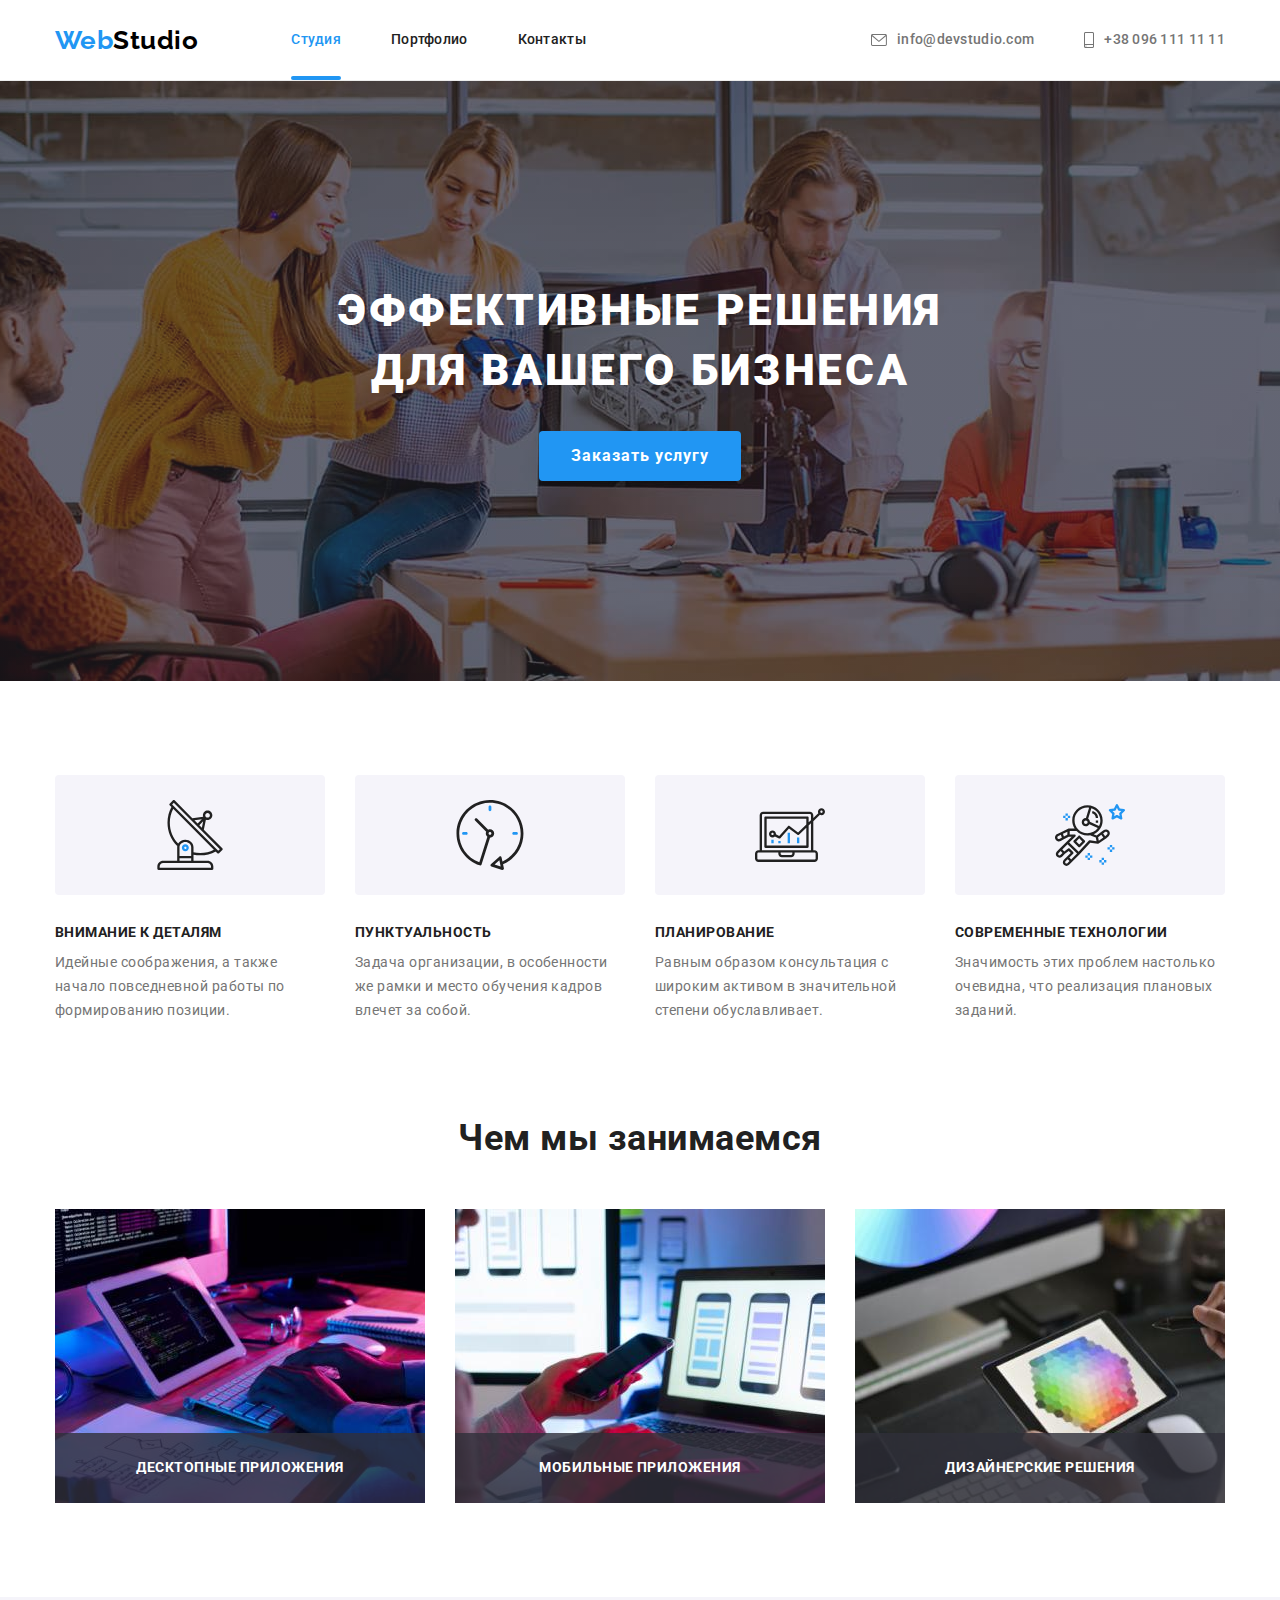
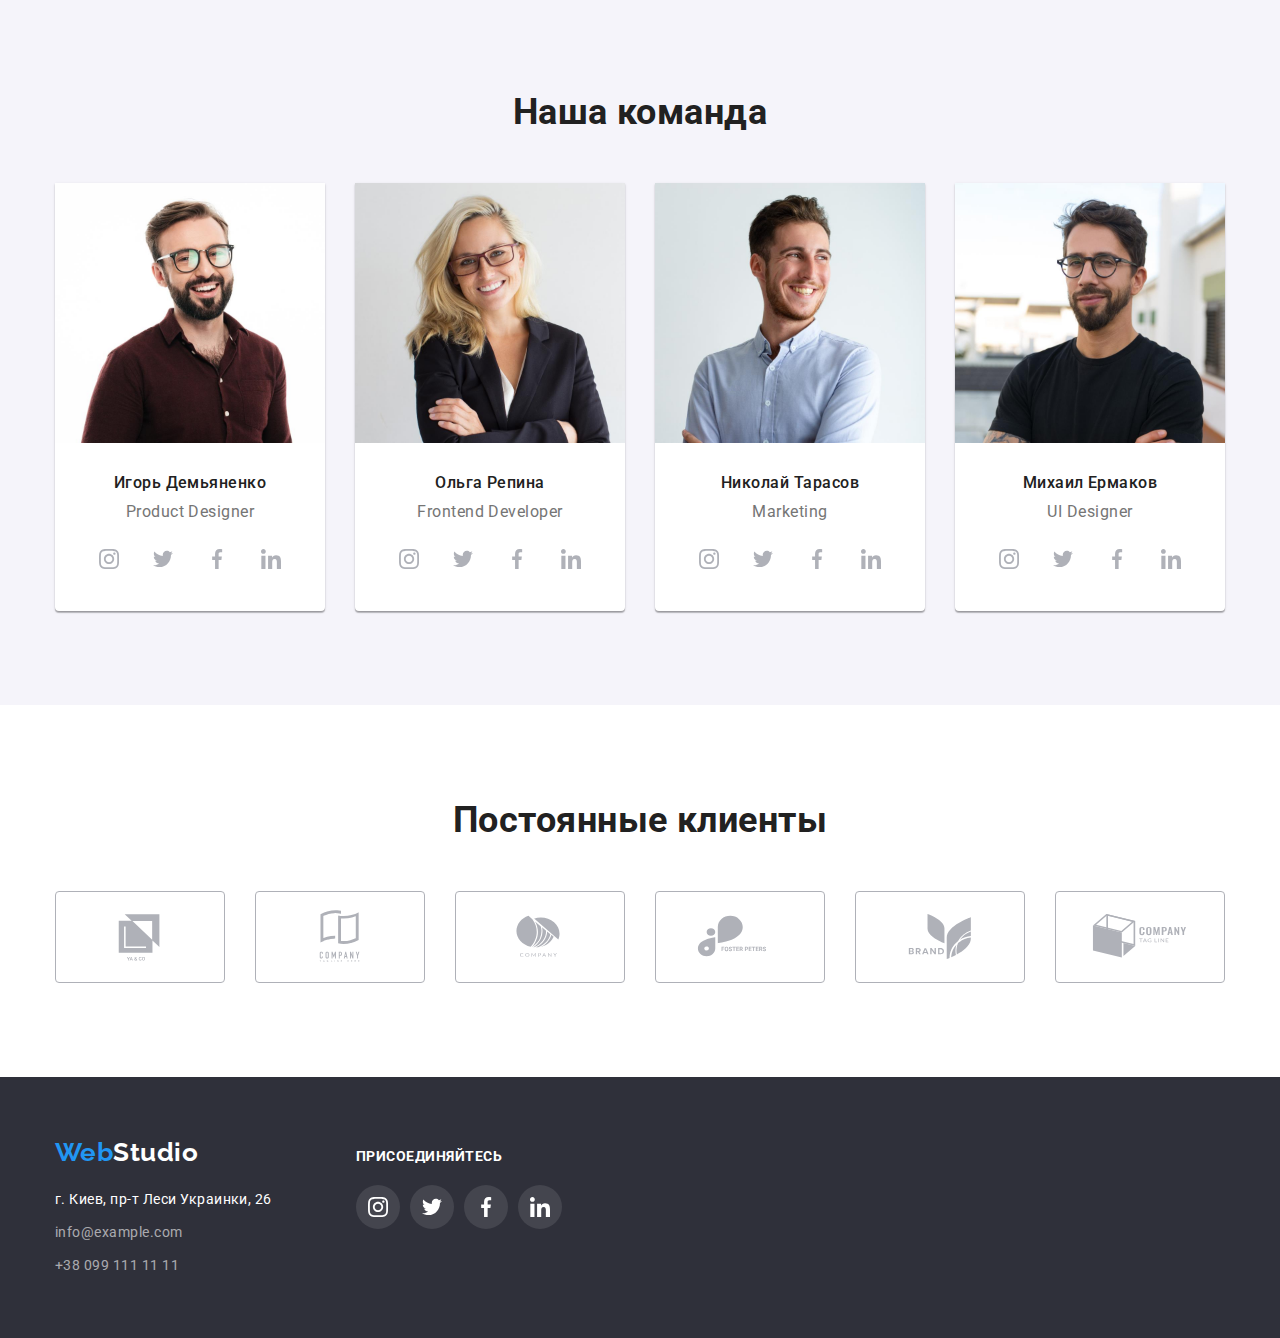
==== index.html @ 0a761961 "add hw5 files" ====
<!DOCTYPE html>
<html lang="ru">
  <head>
    <meta charset="UTF-8" />
    <meta http-equiv="X-UA-Compatible" content="IE=edge" />
    <meta name="viewport" content="width=device-width, initial-scale=1.0" />
    <title>Студия</title>
    <link rel="preconnect" href="https://fonts.googleapis.com" />
    <link rel="preconnect" href="https://fonts.gstatic.com" crossorigin />
    <link
      href="https://fonts.googleapis.com/css2?family=Raleway:wght@700&family=Roboto:wght@400;500;700;900&display=swap"
      rel="stylesheet"
    />
    <link
      rel="stylesheet"
      href="https://cdnjs.cloudflare.com/ajax/libs/modern-normalize/1.1.0/modern-normalize.min.css"
    />
    <link rel="stylesheet" href="./css/styles.css" />
  </head>

  <body>
    <!--Шапка -->
    <header class="page-header">
      <div class="container main-nav">
        <a href="./index.html" lang="en" class="logo">
          <span class="accent">Web</span>Studio</a
        >

        <nav>
          <ul class="menu-nav">
            <li class="item">
              <a href="./index.html" class="link current">Студия</a>
            </li>
            <li class="item">
              <a href="./portfolio.html" class="link">Портфолио</a>
            </li>
            <li class="item"><a href="" class="link">Контакты</a></li>
          </ul>
        </nav>

        <ul class="header-contacts">
          <li class="item">
            <a href="mailto:info@devstudio.com" class="link"
              ><svg class="mail-icon" width="16" height="12">
                <use href="./images/icons.svg#icon-envelope"></use>
              </svg>
              info@devstudio.com</a
            >
          </li>
          <li class="item">
            <a href="tel:+380961111111" class="link"
              ><svg class="mail-icon" width="10" height="16">
                <use href="./images/icons.svg#icon-smartphone"></use></svg
              >+38 096 111 11 11
            </a>
          </li>
        </ul>
      </div>
    </header>

    <!--Уникальная часть сайта-->
    <main>
      <section class="hero">
        <h1 class="hero-title">Эффективные решения для вашего бизнеса</h1>
        <button type="button" class="button primary" data-modal-open>
          Заказать услугу
        </button>
      </section>
      <section class="section">
        <div class="container">
          <h2 class="section-title visually-hidden">Особенности</h2>
          <ul class="features">
            <li class="item">
              <div class="features-item-bg">
                <svg class="features-item-icon">
                  <use href="./images/icons.svg#icon-antenna"></use>
                </svg>
              </div>
              <h3 class="title">Внимание к деталям</h3>
              <p class="text">
                Идейные соображения, а также начало повседневной работы по
                формированию позиции.
              </p>
            </li>
            <li class="item">
              <div class="features-item-bg">
                <svg class="features-item-icon">
                  <use href="./images/icons.svg#icon-clock"></use>
                </svg>
              </div>
              <h3 class="title">Пунктуальность</h3>
              <p class="text">
                Задача организации, в особенности же рамки и место обучения
                кадров влечет за собой.
              </p>
            </li>
            <li class="item">
              <div class="features-item-bg">
                <svg class="features-item-icon">
                  <use href="./images/icons.svg#icon-diagram"></use>
                </svg>
              </div>
              <h3 class="title">Планирование</h3>
              <p class="text">
                Равным образом консультация с широким активом в значительной
                степени обуславливает.
              </p>
            </li>
            <li class="item">
              <div class="features-item-bg">
                <svg class="features-item-icon">
                  <use href="./images/icons.svg#icon-astronaut"></use>
                </svg>
              </div>
              <h3 class="title">Современные технологии</h3>
              <p class="text">
                Значимость этих проблем настолько очевидна, что реализация
                плановых заданий.
              </p>
            </li>
          </ul>
        </div>
      </section>
      <section class="section our-work">
        <div class="container">
          <h2 class="section-title">Чем мы занимаемся</h2>
          <ul class="work">
            <li class="item">
              <img
                src="./images/coding.jpg"
                alt="Сотрудник набирает код"
                width="370"
              />
              <h3 class="work-item-title">Десктопные приложения</h3>
            </li>
            <li class="item">
              <img
                src="./images/smartphone.jpg"
                alt="Сотрудник разрабатывает мобильное приложение"
                width="370"
              />
              <h3 class="work-item-title">Мобильные приложения</h3>
            </li>
            <li class="item">
              <img
                src="./images/tablet.jpg"
                alt="Сотрудник работает с планшетом"
                width="370"
              />
              <h3 class="work-item-title">Дизайнерские решения</h3>
            </li>
          </ul>
        </div>
      </section>
      <section class="section our-team">
        <div class="container">
          <h2 class="section-title">Наша команда</h2>
          <ul class="team">
            <li class="item">
              <img
                src="./images/demyanenko.jpg"
                alt="Фото Игоря Демьяненко"
                width="270"
              />
              <div class="team-card">
                <h3 class="title">Игорь Демьяненко</h3>
                <p lang="en">Product Designer</p>
              </div>
              <ul class="social-list">
                <li class="social-item">
                  <a href="" class="social-link"
                    ><svg class="social-icon">
                      <use href="./images/icons.svg#icon-instagram"></use></svg
                  ></a>
                </li>
                <li class="social-item">
                  <a href="" class="social-link"
                    ><svg class="social-icon">
                      <use href="./images/icons.svg#icon-twitter"></use></svg
                  ></a>
                </li>
                <li class="social-item">
                  <a href="" class="social-link"
                    ><svg class="social-icon">
                      <use href="./images/icons.svg#icon-facebook"></use></svg
                  ></a>
                </li>
                <li class="social-item">
                  <a href="" class="social-link"
                    ><svg class="social-icon">
                      <use href="./images/icons.svg#icon-linkedin"></use></svg
                  ></a>
                </li>
              </ul>
            </li>
            <li class="item">
              <img
                src="./images/repina.jpg"
                alt="Фото Ольги Репиной"
                width="270"
              />
              <div class="team-card">
                <h3 class="title">Ольга Репина</h3>
                <p lang="en">Frontend Developer</p>
              </div>
              <ul class="social-list">
                <li class="social-item">
                  <a href="" class="social-link"
                    ><svg class="social-icon">
                      <use href="./images/icons.svg#icon-instagram"></use></svg
                  ></a>
                </li>
                <li class="social-item">
                  <a href="" class="social-link"
                    ><svg class="social-icon">
                      <use href="./images/icons.svg#icon-twitter"></use></svg
                  ></a>
                </li>
                <li class="social-item">
                  <a href="" class="social-link"
                    ><svg class="social-icon">
                      <use href="./images/icons.svg#icon-facebook"></use></svg
                  ></a>
                </li>
                <li class="social-item">
                  <a href="" class="social-link"
                    ><svg class="social-icon">
                      <use href="./images/icons.svg#icon-linkedin"></use></svg
                  ></a>
                </li>
              </ul>
            </li>
            <li class="item">
              <img
                src="./images/tarasov.jpg"
                alt="Фото Николая Тарасова"
                width="270"
              />
              <div class="team-card">
                <h3 class="title">Николай Тарасов</h3>
                <p lang="en">Marketing</p>
              </div>
              <ul class="social-list">
                <li class="social-item">
                  <a href="" class="social-link"
                    ><svg class="social-icon">
                      <use href="./images/icons.svg#icon-instagram"></use></svg
                  ></a>
                </li>
                <li class="social-item">
                  <a href="" class="social-link"
                    ><svg class="social-icon">
                      <use href="./images/icons.svg#icon-twitter"></use></svg
                  ></a>
                </li>
                <li class="social-item">
                  <a href="" class="social-link"
                    ><svg class="social-icon">
                      <use href="./images/icons.svg#icon-facebook"></use></svg
                  ></a>
                </li>
                <li class="social-item">
                  <a href="" class="social-link"
                    ><svg class="social-icon">
                      <use href="./images/icons.svg#icon-linkedin"></use></svg
                  ></a>
                </li>
              </ul>
            </li>
            <li class="item">
              <img
                src="./images/yermakov.jpg"
                alt="Фото Михаила Ермакова"
                width="270"
              />
              <div class="team-card">
                <h3 class="title">Михаил Ермаков</h3>
                <p lang="en">UI Designer</p>
              </div>
              <ul class="social-list">
                <li class="social-item">
                  <a href="" class="social-link"
                    ><svg class="social-icon">
                      <use href="./images/icons.svg#icon-instagram"></use></svg
                  ></a>
                </li>
                <li class="social-item">
                  <a href="" class="social-link"
                    ><svg class="social-icon">
                      <use href="./images/icons.svg#icon-twitter"></use></svg
                  ></a>
                </li>
                <li class="social-item">
                  <a href="" class="social-link"
                    ><svg class="social-icon">
                      <use href="./images/icons.svg#icon-facebook"></use></svg
                  ></a>
                </li>
                <li class="social-item">
                  <a href="" class="social-link"
                    ><svg class="social-icon">
                      <use href="./images/icons.svg#icon-linkedin"></use></svg
                  ></a>
                </li>
              </ul>
            </li>
          </ul>
        </div>
      </section>
      <section class="section clients">
        <div class="container">
          <h2 class="section-title">Постоянные клиенты</h2>
          <ul class="clients-list">
            <li class="clients-item">
              <a href="" class="clients-link"
                ><svg class="clients-icon">
                  <use href="./images/icons.svg#icon-ya-co"></use></svg
              ></a>
            </li>
            <li class="clients-item">
              <a href="" class="clients-link"
                ><svg class="clients-icon">
                  <use href="./images/icons.svg#icon-tagline-here"></use></svg
              ></a>
            </li>
            <li class="clients-item">
              <a href="" class="clients-link"
                ><svg class="clients-icon">
                  <use href="./images/icons.svg#icon-company"></use></svg
              ></a>
            </li>
            <li class="clients-item">
              <a href="" class="clients-link"
                ><svg class="clients-icon">
                  <use href="./images/icons.svg#icon-foster-peters"></use></svg
              ></a>
            </li>
            <li class="clients-item">
              <a href="" class="clients-link"
                ><svg class="clients-icon">
                  <use href="./images/icons.svg#icon-brand"></use></svg
              ></a>
            </li>
            <li class="clients-item">
              <a href="" class="clients-link"
                ><svg class="clients-icon">
                  <use href="./images/icons.svg#icon-tag-line"></use></svg
              ></a>
            </li>
          </ul>
        </div>
      </section>
    </main>

    <!--Подвал-->
    <footer class="footer">
      <div class="container footer-container">
        <div class="footer-contacts">
          <a href="./index.html" lang="en" class="logo">
            <span class="accent">Web</span>Studio</a
          >
          <address class="address">
            <ul>
              <li class="item">
                <a
                  href="https://goo.gl/maps/eB3fRAmNxH7wxSkm9"
                  target="_blank"
                  rel="norefferer noopener"
                  class="address-link link"
                  >г. Киев, пр-т Леси Украинки, 26</a
                >
              </li>
              <li class="item">
                <a href="mailto:info@example.com" class="address-contacts link"
                  >info@example.com</a
                >
              </li>
              <li class="item">
                <a href="tel:+380991111111" class="address-contacts link"
                  >+38 099 111 11 11</a
                >
              </li>
            </ul>
          </address>
        </div>
        <div class="footer-social">
          <p class="social-text">присоединяйтесь</p>
          <ul class="footer-social-list social-list">
            <li class="social-item">
              <a href="" class="social-link"
                ><svg class="social-icon">
                  <use href="./images/icons.svg#icon-instagram"></use></svg
              ></a>
            </li>
            <li class="social-item">
              <a href="" class="social-link"
                ><svg class="social-icon">
                  <use href="./images/icons.svg#icon-twitter"></use></svg
              ></a>
            </li>
            <li class="social-item">
              <a href="" class="social-link"
                ><svg class="social-icon">
                  <use href="./images/icons.svg#icon-facebook"></use></svg
              ></a>
            </li>
            <li class="social-item">
              <a href="" class="social-link"
                ><svg class="social-icon">
                  <use href="./images/icons.svg#icon-linkedin"></use></svg
              ></a>
            </li>
          </ul>
        </div>
      </div>
    </footer>
    <div class="backdrop is-hidden" data-modal>
      <div class="modal">
        <button type="button" class="button close" data-modal-close>
          <svg class="close-modal-icon" width="18" height="18">
            <use href="./images/icons.svg#icon-close"></use>
          </svg>
        </button>
      </div>
    </div>
    <script src="./js/modal.js"></script>
  </body>
</html>
---- css/styles.css ----
:root {
  --primary-text-color: #757575;
  --title-text-color: #212121;
  --logo-color: #000000;
  --accent-color: #2196f3;
  --primary-btn-accent: #188ce8;
  --primary-white-color: #ffffff;
  --header-border-color: #ececec;
  --portfolio-border-color: #eeeeee;
  --hero-bg-color: #c4c4c4;
  --bright-bg-color: #f5f4fa;
  --primary-icon-color: #afb1b8;
  --footer-bg-color: #2f303a;
  --footer-contacts-text: rgba(255, 255, 255, 0.6);
  --footer-icon-bg: rgba(255, 255, 255, 0.1);
}
body {
  background-color: var(--primary-white-color);

  color: var(--primary-text-color);
  font-family: 'Roboto', sans-serif;
  letter-spacing: 0.03em;
}
.accent {
  color: var(--accent-color);
}
.link {
  text-decoration: none;
}
ul {
  padding: 0;
  margin: 0;

  list-style: none;
}
img {
  display: block;
}
/* мой личный reset */
h1,
h2,
h3,
h4,
h5,
h6,
p {
  margin-top: 0;
  margin-bottom: 0;
}
.visually-hidden {
  position: absolute;
  white-space: nowrap;
  width: 1px;
  height: 1px;
  overflow: hidden;
  border: 0;
  padding: 0;
  clip: rect(0 0 0 0);
  clip-path: inset(50%);
  margin: -1px;
}

/* section */
.section {
  padding-top: 94px;
  padding-bottom: 94px;
}
.section-title {
  margin-bottom: 50px;

  color: var(--title-text-color);
  font-size: 36px;
  line-height: 1.17;
}

/* button или btn */
.button {
  border: none;
  /* border: transparent; (прозрачная)*/
  border-radius: 4px;

  text-decoration: none;
  cursor: pointer;
}

/* container */
.container {
  width: 1200px;
  padding-left: 15px;
  padding-right: 15px;
  margin-left: auto;
  margin-right: auto;
}

/* шапка */
.page-header {
  border-bottom: 1px solid var(--header-border-color);
}
/* main nav */
.main-nav {
  display: flex;
  align-items: center;
}
/* logo */
.logo {
  color: var(--logo-color);
  font-family: 'Raleway', sans-serif;
  font-weight: 700;
  font-size: 26px;
  line-height: 1.19;
  text-decoration: none;
}
.page-header .logo {
  margin-right: 93px;
}

/* menu nav */
.menu-nav {
  display: flex;
}
.menu-nav .item + .item {
  margin-left: 50px;
}
.menu-nav .item {
  position: relative;
}
.menu-nav .link {
  display: block;
  padding-top: 32px;
  padding-bottom: 32px;

  color: var(--title-text-color);
  font-weight: 500;
  font-size: 14px;
  line-height: 1.14;
  letter-spacing: 0.02em;

  transition: color 250ms cubic-bezier(0.4, 0, 0.2, 1);
}
.menu-nav .link.current {
  color: var(--accent-color);
}
.link.current::after {
  position: absolute;
  bottom: 0;

  content: '';
  display: block;
  width: 100%;
  height: 4px;
  background-color: var(--accent-color);
  border-radius: 2px;
}
.menu-nav .link:hover,
.menu-nav .link:focus {
  color: var(--accent-color);
}
/* contacts */
.header-contacts {
  display: flex;
  margin-left: auto;
}
.header-contacts .item + .item {
  margin-left: 50px;
}

.header-contacts .link {
  display: flex;
  align-items: center;

  /* расширяет поле ховера */
  padding-top: 32px;
  padding-bottom: 32px;

  color: var(--primary-text-color);
  font-weight: 500;
  font-size: 14px;
  line-height: 1.14;
  letter-spacing: 0.02em;

  transition: color 250ms cubic-bezier(0.4, 0, 0.2, 1);
}
.header-contacts .link:hover,
.header-contacts .link:focus {
  color: var(--accent-color);
}
.mail-icon {
  margin-right: 10px;
  fill: currentColor;
}

/* Ситили для index.html */
/* hero */
.hero {
  text-align: center;
  padding-top: 200px;
  padding-bottom: 200px;
  background-color: var(--hero-bg-color);

  /* фон-картинка */
  max-width: 1600px;
  min-height: 600px;
  margin-left: auto;
  margin-right: auto;
  background-image: linear-gradient(
      rgba(47, 48, 58, 0.4),
      rgba(47, 48, 58, 0.4)
    ),
    url(../images/web-studio.jpg);
  background-repeat: no-repeat;
  background-position: center;
  background-size: cover;
}
.hero-title {
  width: 696px;
  margin-left: auto;
  margin-right: auto;
  margin-bottom: 30px;

  color: var(--primary-white-color);
  font-weight: 900;
  font-size: 44px;
  line-height: 1.36;
  letter-spacing: 0.06em;
  text-transform: uppercase;
}
.button.primary {
  background-color: var(--accent-color);
  padding-top: 10px;
  padding-bottom: 10px;
  padding-left: 32px;
  padding-right: 32px;
  box-shadow: 0px 4px 4px rgba(0, 0, 0, 0.15);
  min-width: 200px;

  color: var(--primary-white-color);
  font-weight: 700;
  font-size: 16px;
  line-height: 1.87;
  letter-spacing: 0.06em;

  transition: background-color 250ms cubic-bezier(0.4, 0, 0.2, 1);
}
.button.primary:hover,
.button.primary:focus {
  background-color: var(--primary-btn-accent);
}
/* features */
.features {
  display: flex;
}
.features .item {
  flex-basis: calc((100% - 30px * 3) / 4);
}

.features .item + .item {
  margin-left: 30px;
}
.features-item-bg {
  height: 120px;
  background: var(--bright-bg-color);
  border-radius: 4px;
  display: flex;
  justify-content: center;
  align-items: center;
  margin-bottom: 30px;
}
.features-item-icon {
  width: 70px;
  height: 70px;
}

.features .title {
  margin-bottom: 10px;

  color: var(--title-text-color);
  font-size: 14px;
  line-height: 1.14;
  text-transform: uppercase;
}
.features .text {
  font-size: 14px;
  line-height: 1.71;
}
/* our-work */
.our-work {
  text-align: center;
  padding-top: 0;
}
.work {
  display: flex;
}
.work .item + .item {
  margin-left: 30px;
}
.work .item {
  position: relative;
}
.work-item-title {
  position: absolute;
  bottom: 0;
  padding-top: 27px;
  padding-bottom: 27px;

  width: 100%;
  min-height: 70px;

  background-color: rgba(47, 48, 58, 0.8);
  font-weight: 700;
  font-size: 14px;
  line-height: 1.14;
  text-transform: uppercase;
  color: var(--primary-white-color);
}
/* our-team */
.our-team {
  text-align: center;
  background-color: var(--bright-bg-color);

  font-size: 16px;
  line-height: 1.19;
}
.team {
  display: flex;
}
.team .item {
  background: var(--primary-white-color);
  box-shadow: 0px 1px 3px rgba(0, 0, 0, 0.12), 0px 1px 1px rgba(0, 0, 0, 0.14),
    0px 2px 1px rgba(0, 0, 0, 0.2);
  border-radius: 0px 0px 4px 4px;
  padding-bottom: 30px;
}
.team .item + .item {
  margin-left: 30px;
}
.team-card {
  padding-top: 30px;
  padding-bottom: 16px;
}
.team .title {
  margin-bottom: 10px;

  color: var(--title-text-color);
  font-weight: 500;
  font-size: 16px;
}
/* ? .team-social {} */
.social-list {
  display: flex;
  justify-content: center;
}
.social-item {
  width: 44px;
  height: 44px;
  margin-right: 10px;
}
.social-item:last-child {
  margin-right: 0;
}
.social-link {
  width: 100%;
  height: 100%;
  background-color: var(--primary-white-color);
  border-radius: 50%;
  display: flex;
  justify-content: center;
  align-items: center;

  transition: background-color 250ms cubic-bezier(0.4, 0, 0.2, 1);
}
.social-link:hover,
.social-link:focus {
  background-color: var(--accent-color);
}

.social-icon {
  width: 20px;
  height: 20px;
  fill: var(--primary-icon-color);

  transition: fill 250ms cubic-bezier(0.4, 0, 0.2, 1);
}
.social-link:hover .social-icon,
.social-link:focus .social-icon {
  fill: var(--primary-white-color);
}
/* clients */
.clients {
  text-align: center;
}
.clients-list {
  display: flex;
  justify-content: center;
}
.clients-item {
  width: 170px;
  height: 92px;
  margin-right: 30px;
}
.clients-item:last-child {
  margin-right: 0;
}
.clients-link {
  width: 100%;
  height: 100%;
  background-color: var(--primary-white-color);
  border: 1px solid var(--primary-icon-color);
  border-radius: 4px;

  display: flex;
  justify-content: center;
  align-items: center;

  transition: border 250ms cubic-bezier(0.4, 0, 0.2, 1);
}
.clients-link:hover,
.clients-link:focus {
  border: 1px solid var(--accent-color);
}
.clients-icon {
  width: 106px;
  height: 60px;
  fill: var(--primary-icon-color);

  transition: fill 250ms cubic-bezier(0.4, 0, 0.2, 1);
}
.clients-link:hover .clients-icon,
.clients-link:focus .clients-icon {
  fill: var(--accent-color);
}

/* Стили для portfolio.html */
/* filters */
.filters {
  display: flex;
  justify-content: center;
  margin-bottom: 50px;
}
.filters .item + .item {
  margin-left: 8px;
}
/* .filters .item:not(:last-child) {
  margin-right: 8px;
}  аналог*/
.button.secondary {
  background-color: var(--bright-bg-color);
  padding-top: 6px;
  padding-bottom: 6px;
  padding-left: 22px;
  padding-right: 22px;

  color: var(--title-text-color);
  font-weight: 500;
  font-size: 16px;
  line-height: 1.62;

  transition: background-color 250ms cubic-bezier(0.4, 0, 0.2, 1),
    box-shadow 250ms cubic-bezier(0.4, 0, 0.2, 1);
}
.button.secondary:hover,
.button.secondary:focus {
  background-color: var(--accent-color);
  box-shadow: 0px 3px 1px rgba(0, 0, 0, 0.1), 0px 1px 2px rgba(0, 0, 0, 0.08),
    0px 2px 2px rgba(0, 0, 0, 0.12);

  color: var(--primary-white-color);
}
/* portfolio */
.portfolio {
  display: flex;
  flex-wrap: wrap;
}
.portfolio .item {
  flex-basis: calc((100% - 2 * 30px) / 3);
  margin-right: 30px;
  margin-bottom: 30px;

  transition: box-shadow 250ms cubic-bezier(0.4, 0, 0.2, 1);
}
.portfolio .link {
  display: block;
}
.portfolio .link:hover {
  box-shadow: 0px 1px 1px rgba(0, 0, 0, 0.12), 0px 4px 4px rgba(0, 0, 0, 0.06),
    1px 4px 6px rgba(0, 0, 0, 0.16);
}
.portfolio .item:nth-child(3n) {
  margin-right: 0;
}
.portfolio .item:nth-last-child(-n + 3) {
  margin-bottom: 0;
}
.portfolio-overlay {
  position: relative;
  overflow: hidden;
}
.portfolio-overlay-text {
  position: absolute;
  top: 0;
  left: 0;
  transform: translateY(100%);

  height: 100%;
  padding-top: 63px;
  padding-right: 24px;
  padding-bottom: 63px;
  padding-left: 24px;

  background-color: rgba(33, 150, 243, 0.9);
  font-size: 18px;
  line-height: 1.56;
  color: var(--primary-white-color);

  transition: transform 250ms cubic-bezier(0.4, 0, 0.2, 1);
}
.portfolio .link:hover .portfolio-overlay-text {
  transform: translateY(0);
}
.portfolio-card {
  padding-top: 20px;
  padding-right: 24px;
  padding-bottom: 20px;
  padding-left: 24px;
  border-right: 1px solid var(--portfolio-border-color);
  border-bottom: 1px solid var(--portfolio-border-color);
  border-left: 1px solid var(--portfolio-border-color);
}
.portfolio .title {
  margin-bottom: 4px;

  color: var(--title-text-color);
  font-size: 18px;
  line-height: 2;
  letter-spacing: 0.06em;
}
.portfolio .text {
  color: var(--primary-text-color);
  font-size: 16px;
  line-height: 1.87;
}

/* footer */
.footer {
  background-color: var(--footer-bg-color);
  padding-top: 60px;
  padding-bottom: 60px;
}
.footer-container {
  display: flex;
  align-items: baseline;
}
.footer .logo {
  color: var(--primary-white-color);
}

.address {
  margin-top: 20px;
  width: 231px;

  font-style: normal;
  font-size: 14px;
  line-height: 1.71;
}
.address .item + .item {
  margin-top: 9px;
}
.address-link {
  /* display: block; */
  color: var(--primary-white-color);

  transition: color 250ms cubic-bezier(0.4, 0, 0.2, 1);
}
.address-contacts {
  display: inline-block;

  color: var(--footer-contacts-text);

  transition: color 250ms cubic-bezier(0.4, 0, 0.2, 1);
}
.address-link:hover,
.address-link:focus,
.address-contacts:hover,
.address-contacts:focus {
  color: var(--accent-color);
}
.footer-social {
  margin-left: 70px;
  width: 206px;
}
.social-text {
  margin-bottom: 20px;

  font-weight: 700;
  font-size: 14px;
  line-height: 1.14;
  text-transform: uppercase;
  color: #ffffff;
}
.footer-social-list .social-link {
  background-color: var(--footer-icon-bg);
}
.footer-social-list .social-icon {
  fill: var(--primary-white-color);
}
.footer-social-list .social-link:hover,
.footer-social-list .social-link:focus {
  background-color: var(--accent-color);
}

/* modal */
.backdrop {
  position: fixed;
  top: 0;
  /* left: 0; */
  transition: opacity 777ms cubic-bezier(0.57, 0.33, 0, 0.64);

  width: 100vw;
  height: 100vh;

  background-color: rgba(0, 0, 0, 0.2);
}
.backdrop.is-hidden {
  visibility: hidden;
  opacity: 0;
  pointer-events: none;
}
/* scale opacity */
.modal {
  position: absolute;
  top: 50%;
  left: 50%;
  transform: translate(-50%, -50%);

  min-width: 528px;
  min-height: 581px;

  background-color: var(--primary-white-color);
  box-shadow: 0px 1px 3px rgba(0, 0, 0, 0.12), 0px 1px 1px rgba(0, 0, 0, 0.14),
    0px 2px 1px rgba(0, 0, 0, 0.2);
  border-radius: 4px;
}

.button.close {
  position: absolute;
  top: 8px;
  right: 8px;

  display: flex;
  justify-content: center;
  align-items: center;
  width: 30px;
  height: 30px;

  background-color: var(--primary-white-color);
  border: 1px solid rgba(0, 0, 0, 0.1);
  border-radius: 50%;
  box-sizing: border-box;
}
.close-modal-icon {
  fill: var(--logo-color);
}
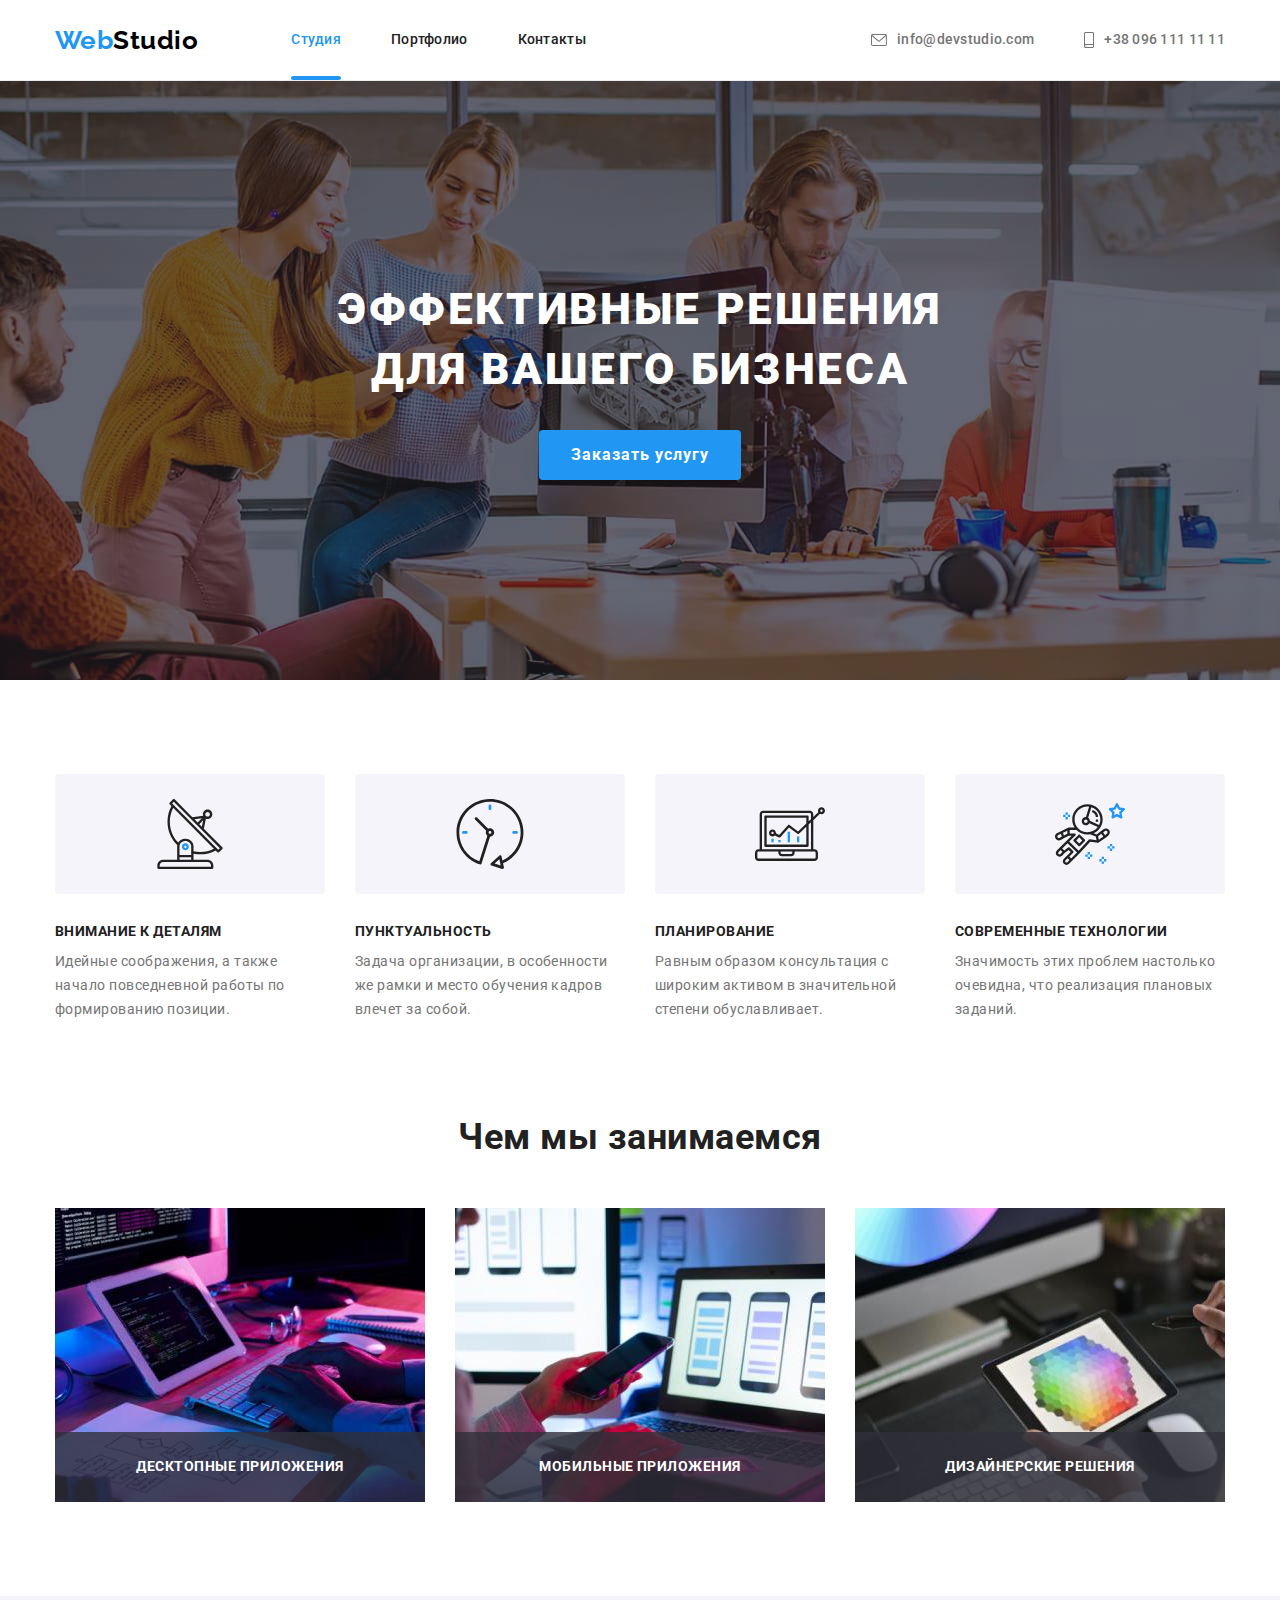
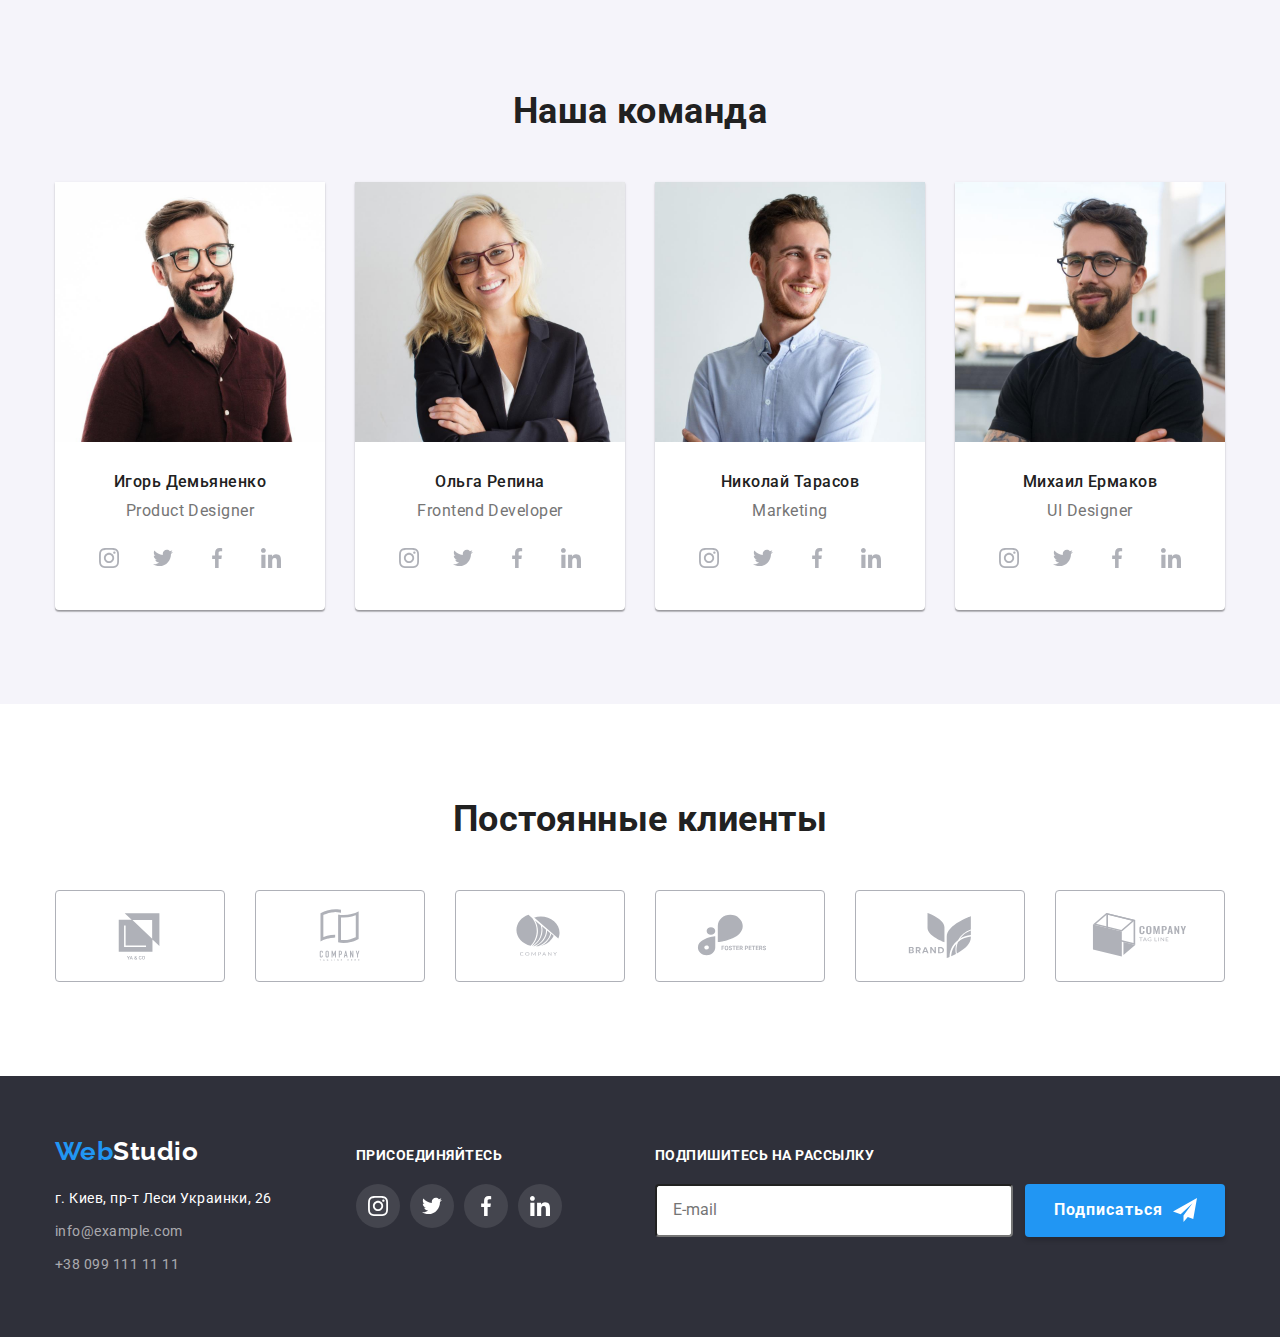
==== commit f4d575ce: "add inputs" ====
--- a/index.html
+++ b/index.html
@@ -355,6 +355,7 @@
     <!--Подвал-->
     <footer class="footer">
       <div class="container footer-container">
+        <!-- нужен ли? footer-contacts -->
         <div class="footer-contacts">
           <a href="./index.html" lang="en" class="logo">
             <span class="accent">Web</span>Studio</a
@@ -412,8 +413,27 @@
             </li>
           </ul>
         </div>
+        <div class="email-input">
+          <p class="email-text">Подпишитесь на рассылку</p>
+          <form class="email-form">
+            <input
+              type="email"
+              name="e-mail"
+              id=""
+              class="e-mail"
+              placeholder="E-mail"
+            />
+            <button type="submit" class="button submit">
+              Подписаться<svg class="send-icon">
+                <use href="./images/icons.svg#icon-send"></use>
+              </svg>
+            </button>
+          </form>
+        </div>
       </div>
     </footer>
+
+    <!-- модалка -->
     <div class="backdrop is-hidden" data-modal>
       <div class="modal">
         <button type="button" class="button close" data-modal-close>
@@ -421,6 +441,46 @@
             <use href="./images/icons.svg#icon-close"></use>
           </svg>
         </button>
+        <form class="modal-form">
+          <p class="modal-text">Оставьте свои данные, мы вам перезвоним</p>
+          <div class="form-field">
+            <label for="name">Имя</label>
+            <input
+              type="text"
+              name="name"
+              id="name"
+              placeholder="icon-person"
+            />
+          </div>
+          <div class="form-field">
+            <label for="phone">Телефон</label>
+            <input
+              type="text"
+              name="phone"
+              id="phone"
+              placeholder="icon-phone"
+            />
+          </div>
+          <div class="form-field">
+            <label for="email">Почта</label>
+            <input
+              type="text"
+              name="email"
+              id="email"
+              placeholder="icon-email"
+            />
+          </div>
+          <div class="form-field">
+            <label for="comment">Комментарий</label>
+            <textarea
+              name="comment"
+              id="comment"
+              placeholder="Введите текст"
+              cols="30"
+              rows="10"
+            ></textarea>
+          </div>
+        </form>
       </div>
     </div>
     <script src="./js/modal.js"></script>
--- a/css/styles.css
+++ b/css/styles.css
@@ -13,8 +13,12 @@
   --footer-bg-color: #2f303a;
   --footer-contacts-text: rgba(255, 255, 255, 0.6);
   --footer-icon-bg: rgba(255, 255, 255, 0.1);
+  /* --timing-function: cubic-bezier(0.4, 0, 0.2, 1);
+  --duration: 250ms;  МОЖНО задавать для анимации*/
 }
 body {
+  padding-top: 80px;
+
   background-color: var(--primary-white-color);
 
   color: var(--primary-text-color);
@@ -94,6 +98,14 @@
 
 /* шапка */
 .page-header {
+  position: fixed;
+  top: 0;
+  left: 0;
+  z-index: 1;
+
+  width: 100%;
+
+  background-color: var(--primary-white-color);
   border-bottom: 1px solid var(--header-border-color);
 }
 /* main nav */
@@ -113,7 +125,6 @@
 .page-header .logo {
   margin-right: 93px;
 }
-
 /* menu nav */
 .menu-nav {
   display: flex;
@@ -121,10 +132,8 @@
 .menu-nav .item + .item {
   margin-left: 50px;
 }
-.menu-nav .item {
+.menu-nav .link {
   position: relative;
-}
-.menu-nav .link {
   display: block;
   padding-top: 32px;
   padding-bottom: 32px;
@@ -163,7 +172,6 @@
 .header-contacts .item + .item {
   margin-left: 50px;
 }
-
 .header-contacts .link {
   display: flex;
   align-items: center;
@@ -190,7 +198,7 @@
 }
 
 /* Ситили для index.html */
-/* hero */
+/** hero */
 .hero {
   text-align: center;
   padding-top: 200px;
@@ -430,7 +438,7 @@
 }
 
 /* Стили для portfolio.html */
-/* filters */
+/** filters */
 .filters {
   display: flex;
   justify-content: center;
@@ -465,7 +473,7 @@
 
   color: var(--primary-white-color);
 }
-/* portfolio */
+/** portfolio */
 .portfolio {
   display: flex;
   flex-wrap: wrap;
@@ -480,7 +488,8 @@
 .portfolio .link {
   display: block;
 }
-.portfolio .link:hover {
+.portfolio .link:hover,
+.portfolio .link:focus {
   box-shadow: 0px 1px 1px rgba(0, 0, 0, 0.12), 0px 4px 4px rgba(0, 0, 0, 0.06),
     1px 4px 6px rgba(0, 0, 0, 0.16);
 }
@@ -513,7 +522,8 @@
 
   transition: transform 250ms cubic-bezier(0.4, 0, 0.2, 1);
 }
-.portfolio .link:hover .portfolio-overlay-text {
+.portfolio .link:hover .portfolio-overlay-text,
+.portfolio .link:focus .portfolio-overlay-text {
   transform: translateY(0);
 }
 .portfolio-card {
@@ -539,7 +549,7 @@
   line-height: 1.87;
 }
 
-/* footer */
+/** footer */
 .footer {
   background-color: var(--footer-bg-color);
   padding-top: 60px;
@@ -552,7 +562,6 @@
 .footer .logo {
   color: var(--primary-white-color);
 }
-
 .address {
   margin-top: 20px;
   width: 231px;
@@ -565,7 +574,6 @@
   margin-top: 9px;
 }
 .address-link {
-  /* display: block; */
   color: var(--primary-white-color);
 
   transition: color 250ms cubic-bezier(0.4, 0, 0.2, 1);
@@ -587,14 +595,15 @@
   margin-left: 70px;
   width: 206px;
 }
-.social-text {
+.social-text,
+.email-text {
   margin-bottom: 20px;
 
   font-weight: 700;
   font-size: 14px;
   line-height: 1.14;
   text-transform: uppercase;
-  color: #ffffff;
+  color: var(--primary-white-color);
 }
 .footer-social-list .social-link {
   background-color: var(--footer-icon-bg);
@@ -606,13 +615,66 @@
 .footer-social-list .social-link:focus {
   background-color: var(--accent-color);
 }
-
-/* modal */
+.email-input {
+  margin-left: auto;
+  width: 570px;
+}
+.email-form {
+  display: flex;
+}
+.e-mail {
+  /* border: 1px solid rgba(255, 255, 255, 0.3); */
+  /* filter: drop-shadow(0px 4px 4px rgba(0, 0, 0, 0.15)); */
+  width: 358px;
+  padding-top: 15px;
+  padding-bottom: 15px;
+  padding-left: 16px;
+  margin-right: 12px;
+  border-radius: 4px;
+}
+.e-mail::placeholder {
+  font-size: 16px;
+  line-height: 1.25;
+  /* display: flex;
+  align-items: center; */
+  /* color: var(--footer-contacts-text); */
+}
+.button.submit {
+  display: flex;
+  align-items: center;
+  text-align: center;
+
+  padding-top: 10px;
+  padding-right: 28px;
+  padding-bottom: 10px;
+  padding-left: 29px;
+  background-color: var(--accent-color);
+  box-shadow: 0px 4px 4px rgba(0, 0, 0, 0.15);
+
+  font-weight: 700;
+  font-size: 16px;
+  line-height: 1.87;
+  letter-spacing: 0.06em;
+
+  color: var(--primary-white-color);
+}
+.send-icon {
+  margin-left: 10px;
+
+  width: 24px;
+  height: 24px;
+
+  fill: currentColor;
+}
+
+/** modal */
 .backdrop {
   position: fixed;
   top: 0;
-  /* left: 0; */
-  transition: opacity 777ms cubic-bezier(0.57, 0.33, 0, 0.64);
+  left: 0;
+  z-index: 3;
+  opacity: 1;
+  transition: opacity 222ms cubic-bezier(0.57, 0.33, 0, 0.64);
 
   width: 100vw;
   height: 100vh;
@@ -620,26 +682,70 @@
   background-color: rgba(0, 0, 0, 0.2);
 }
 .backdrop.is-hidden {
-  visibility: hidden;
+  /* visibility: hidden; */
   opacity: 0;
   pointer-events: none;
 }
-/* scale opacity */
 .modal {
   position: absolute;
   top: 50%;
   left: 50%;
-  transform: translate(-50%, -50%);
+  transform: translate(-50%, -50%) scale(1);
+  transition: transform 222ms cubic-bezier(0.57, 0.33, 0, 0.64);
 
   min-width: 528px;
   min-height: 581px;
+  padding-top: 40px;
+  padding-right: 40px;
+  padding-bottom: 40px;
+  padding-left: 40px;
 
   background-color: var(--primary-white-color);
   box-shadow: 0px 1px 3px rgba(0, 0, 0, 0.12), 0px 1px 1px rgba(0, 0, 0, 0.14),
     0px 2px 1px rgba(0, 0, 0, 0.2);
   border-radius: 4px;
 }
-
+.modal-text {
+  margin-bottom: 12px;
+
+  font-weight: 700;
+  font-size: 20px;
+  line-height: 1.15;
+  text-align: center;
+  color: var(--title-text-color);
+}
+.form-field {
+  display: flex;
+  flex-direction: column;
+  margin-bottom: 10px;
+}
+.form-field label {
+  margin-bottom: 4px;
+
+  font-size: 12px;
+  line-height: 1.17;
+  letter-spacing: 0.01em;
+}
+.form-field input {
+  padding-top: 11px;
+  padding-right: auto;
+  padding-bottom: 11px;
+  padding-left: 12px;
+}
+.form-field textarea {
+  height: 120px;
+  padding: 12px 16px;
+  resize: none;
+}
+.form-field textarea::placeholder {
+  font-size: 14px;
+  line-height: 1.14;
+  letter-spacing: 0.01em;
+  color: rgba(117, 117, 117, 0.5);
+}
+.backdrop.is-hidden .modal {
+  transform: translate(-50%, -50%) scale(0.3);
+}
 .button.close {
   position: absolute;
   top: 8px;
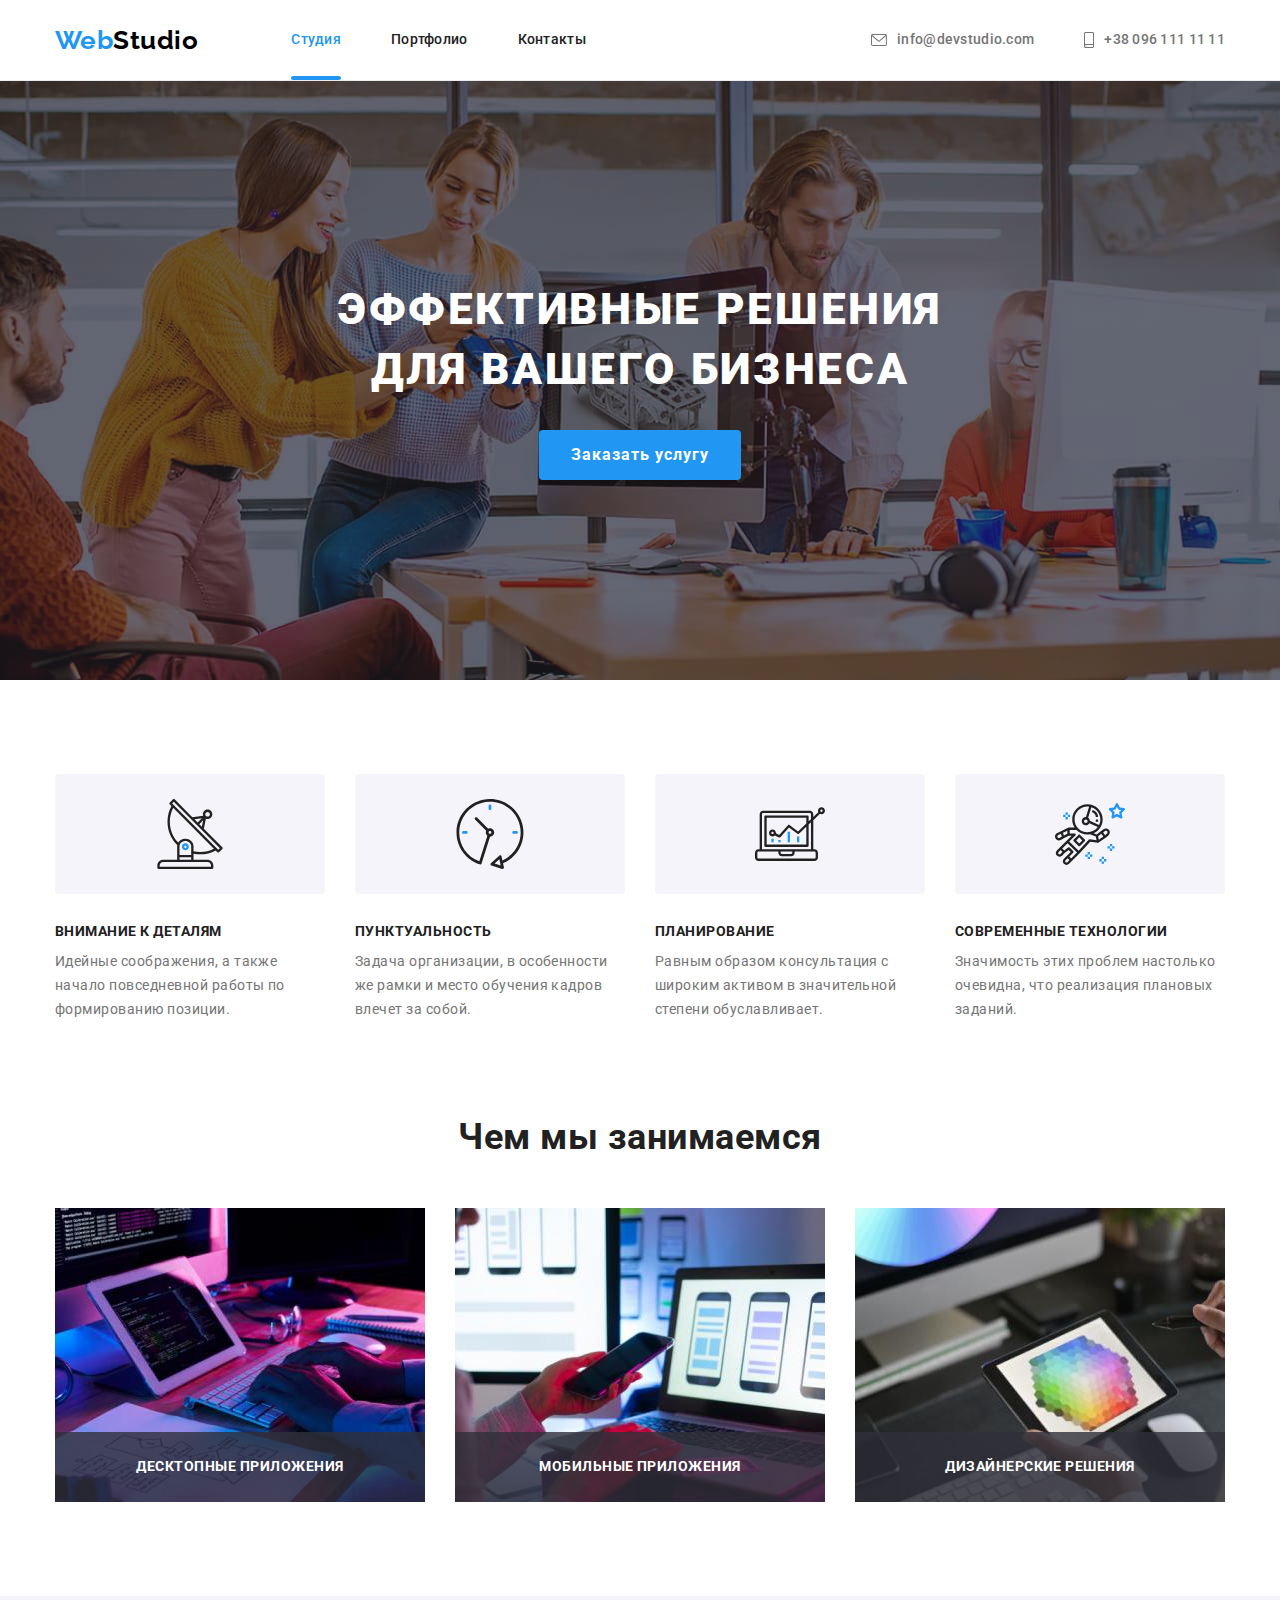
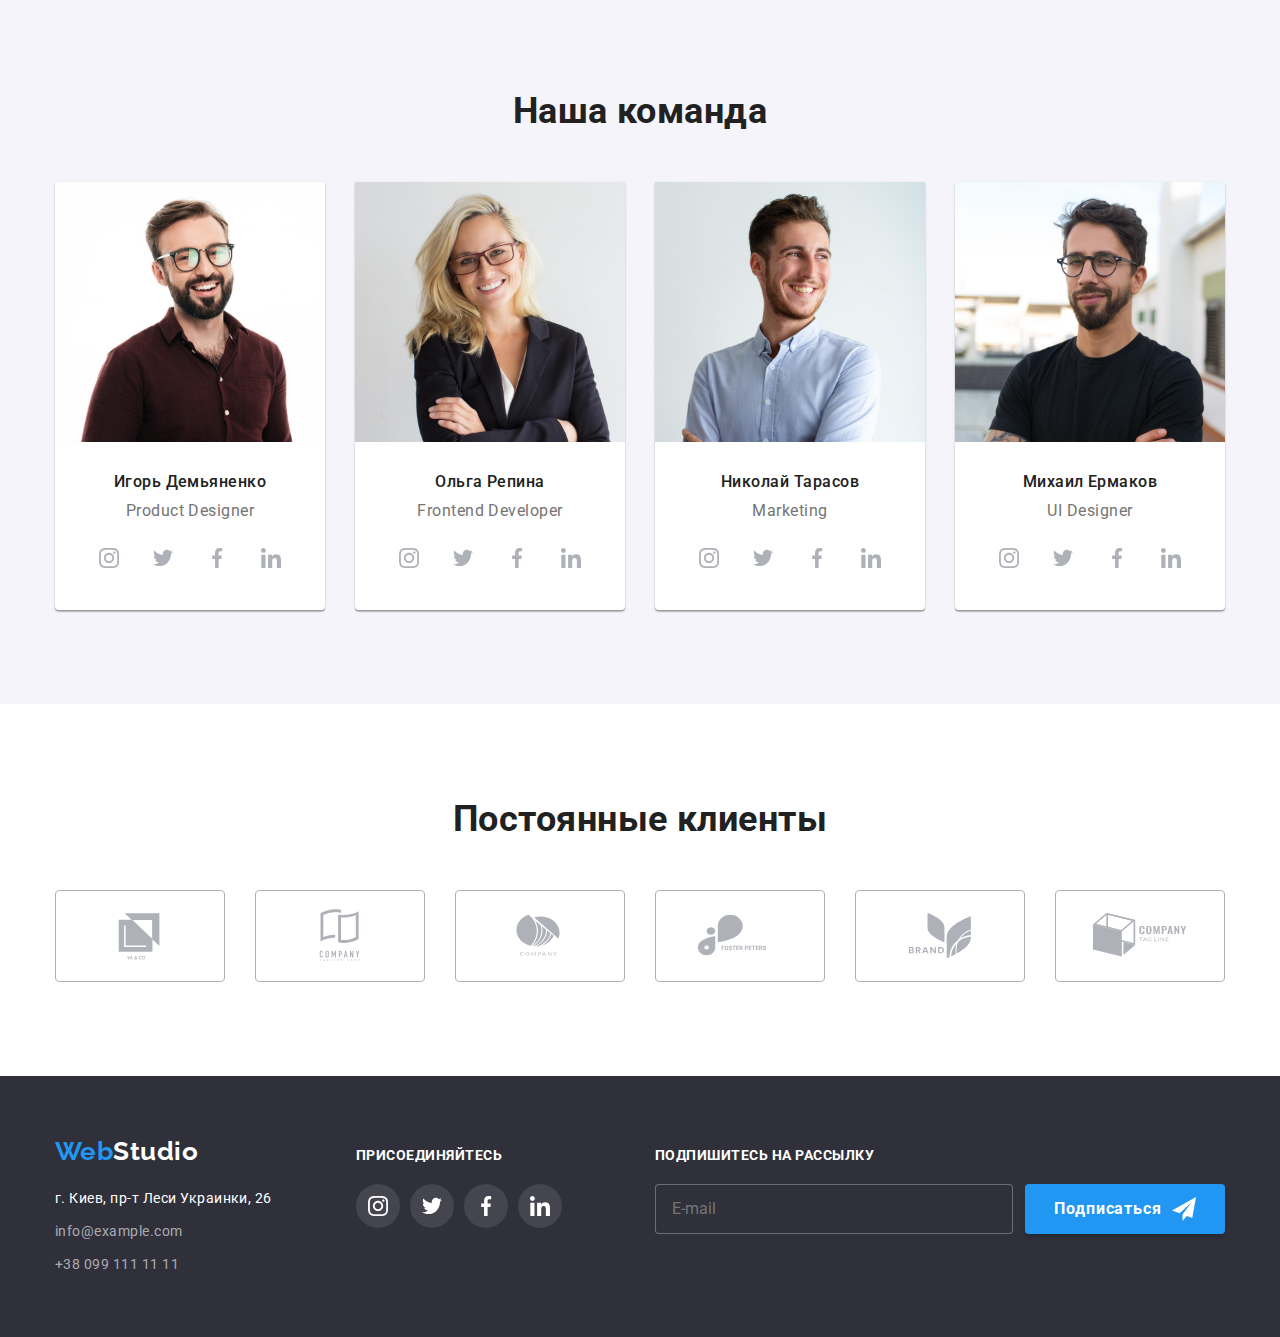
==== commit 7908693d: "add forms" ====
--- a/index.html
+++ b/index.html
@@ -355,8 +355,7 @@
     <!--Подвал-->
     <footer class="footer">
       <div class="container footer-container">
-        <!-- нужен ли? footer-contacts -->
-        <div class="footer-contacts">
+        <div>
           <a href="./index.html" lang="en" class="logo">
             <span class="accent">Web</span>Studio</a
           >
@@ -413,23 +412,22 @@
             </li>
           </ul>
         </div>
-        <div class="email-input">
-          <p class="email-text">Подпишитесь на рассылку</p>
-          <form class="email-form">
+        <form class="footer-form">
+          <p class="footer-form-text">Подпишитесь на рассылку</p>
+          <div class="footer-form-field">
             <input
               type="email"
-              name="e-mail"
-              id=""
-              class="e-mail"
+              name="footer-email"
+              class="footer-form-email"
               placeholder="E-mail"
             />
-            <button type="submit" class="button submit">
+            <button type="submit" class="button subscribe">
               Подписаться<svg class="send-icon">
                 <use href="./images/icons.svg#icon-send"></use>
               </svg>
             </button>
-          </form>
-        </div>
+          </div>
+        </form>
       </div>
     </footer>
 
@@ -442,44 +440,46 @@
           </svg>
         </button>
         <form class="modal-form">
-          <p class="modal-text">Оставьте свои данные, мы вам перезвоним</p>
-          <div class="form-field">
-            <label for="name">Имя</label>
-            <input
-              type="text"
-              name="name"
-              id="name"
-              placeholder="icon-person"
-            />
-          </div>
-          <div class="form-field">
-            <label for="phone">Телефон</label>
-            <input
-              type="text"
-              name="phone"
-              id="phone"
-              placeholder="icon-phone"
-            />
-          </div>
-          <div class="form-field">
-            <label for="email">Почта</label>
-            <input
-              type="text"
-              name="email"
-              id="email"
-              placeholder="icon-email"
-            />
-          </div>
-          <div class="form-field">
-            <label for="comment">Комментарий</label>
+          <p class="modal-form-text">Оставьте свои данные, мы вам перезвоним</p>
+
+          <label class="form-field"
+            >Имя<span class="form-field-wrapper"
+              ><input
+                type="text"
+                name="modal-name"
+                placeholder=" "
+                class="form-field-input" /><svg class="form-icon">
+                <use href="./images/icons.svg#icon-person"></use></svg
+            ></span>
+          </label>
+
+          <label class="form-field"
+            >Телефон<span class="form-field-wrapper"
+              ><input
+                type="tel"
+                name="modal-phone"
+                placeholder=" "
+                class="form-field-input" /><svg class="form-icon">
+                <use href="./images/icons.svg#icon-phone"></use></svg></span
+          ></label>
+
+          <label class="form-field"
+            >Почта<span class="form-field-wrapper"
+              ><input
+                type="email"
+                name="modal-email"
+                placeholder=" "
+                class="form-field-input" /><svg class="form-icon">
+                <use href="./images/icons.svg#icon-email"></use></svg></span
+          ></label>
+
+          <label class="form-field"
+            >Комментарий
             <textarea
-              name="comment"
-              id="comment"
+              name="modal-comment"
               placeholder="Введите текст"
-              cols="30"
-              rows="10"
             ></textarea>
-          </div>
+          </label>
         </form>
       </div>
     </div>
--- a/css/styles.css
+++ b/css/styles.css
@@ -352,7 +352,6 @@
   font-weight: 500;
   font-size: 16px;
 }
-/* ? .team-social {} */
 .social-list {
   display: flex;
   justify-content: center;
@@ -596,7 +595,7 @@
   width: 206px;
 }
 .social-text,
-.email-text {
+.footer-form-text {
   margin-bottom: 20px;
 
   font-weight: 700;
@@ -615,39 +614,45 @@
 .footer-social-list .social-link:focus {
   background-color: var(--accent-color);
 }
-.email-input {
+
+.footer-form {
   margin-left: auto;
   width: 570px;
 }
-.email-form {
-  display: flex;
-}
-.e-mail {
-  /* border: 1px solid rgba(255, 255, 255, 0.3); */
-  /* filter: drop-shadow(0px 4px 4px rgba(0, 0, 0, 0.15)); */
+.footer-form-field {
+  display: flex;
+}
+.footer-form-email {
   width: 358px;
-  padding-top: 15px;
-  padding-bottom: 15px;
+  min-height: 50px;
   padding-left: 16px;
   margin-right: 12px;
   border-radius: 4px;
-}
-.e-mail::placeholder {
+  border: 1px solid rgba(255, 255, 255, 0.3);
+  background-color: var(--footer-bg-color);
+  /*? filter: drop-shadow(0px 4px 4px rgba(0, 0, 0, 0.15)); */
+
   font-size: 16px;
   line-height: 1.25;
-  /* display: flex;
-  align-items: center; */
+  color: var(--footer-contacts-text);
+}
+.footer-form-email::placeholder {
+  font-size: 16px;
+  line-height: 1.25;
   /* color: var(--footer-contacts-text); */
 }
-.button.submit {
-  display: flex;
+.footer-form-email:focus {
+  outline: none;
+  border: 1px solid var(--accent-color);
+}
+.button.subscribe {
+  display: flex;
+  justify-content: center;
   align-items: center;
-  text-align: center;
-
-  padding-top: 10px;
-  padding-right: 28px;
-  padding-bottom: 10px;
-  padding-left: 29px;
+
+  width: 200px;
+  min-height: 50px;
+
   background-color: var(--accent-color);
   box-shadow: 0px 4px 4px rgba(0, 0, 0, 0.15);
 
@@ -705,7 +710,7 @@
     0px 2px 1px rgba(0, 0, 0, 0.2);
   border-radius: 4px;
 }
-.modal-text {
+.modal-form-text {
   margin-bottom: 12px;
 
   font-weight: 700;
@@ -719,20 +724,37 @@
   flex-direction: column;
   margin-bottom: 10px;
 }
-.form-field label {
-  margin-bottom: 4px;
+.form-field-wrapper {
+  position: relative;
+
+  margin-top: 4px;
+}
+.form-field-input {
+  display: block;
+  width: 100%;
+  height: 40px;
+
+  padding-top: 11px;
+  padding-right: auto;
+  padding-bottom: 11px;
+  padding-left: 42px;
+  /* border: 1px solid var(--accent-color); */
+  border-radius: 4px;
 
   font-size: 12px;
   line-height: 1.17;
   letter-spacing: 0.01em;
 }
-.form-field input {
-  padding-top: 11px;
-  padding-right: auto;
-  padding-bottom: 11px;
-  padding-left: 12px;
-}
-.form-field textarea {
+.form-icon {
+  position: absolute;
+  top: 50%;
+  left: 12px;
+  transform: translateY(-50%);
+
+  width: 18px;
+  height: 18px;
+}
+.form-icon .form-field textarea {
   height: 120px;
   padding: 12px 16px;
   resize: none;
@@ -760,8 +782,12 @@
   background-color: var(--primary-white-color);
   border: 1px solid rgba(0, 0, 0, 0.1);
   border-radius: 50%;
-  box-sizing: border-box;
+
+  color: var(--logo-color);
 }
 .close-modal-icon {
-  fill: var(--logo-color);
-}
+  fill: currentColor;
+}
+.button.close:hover {
+  color: var(--accent-color);
+}
